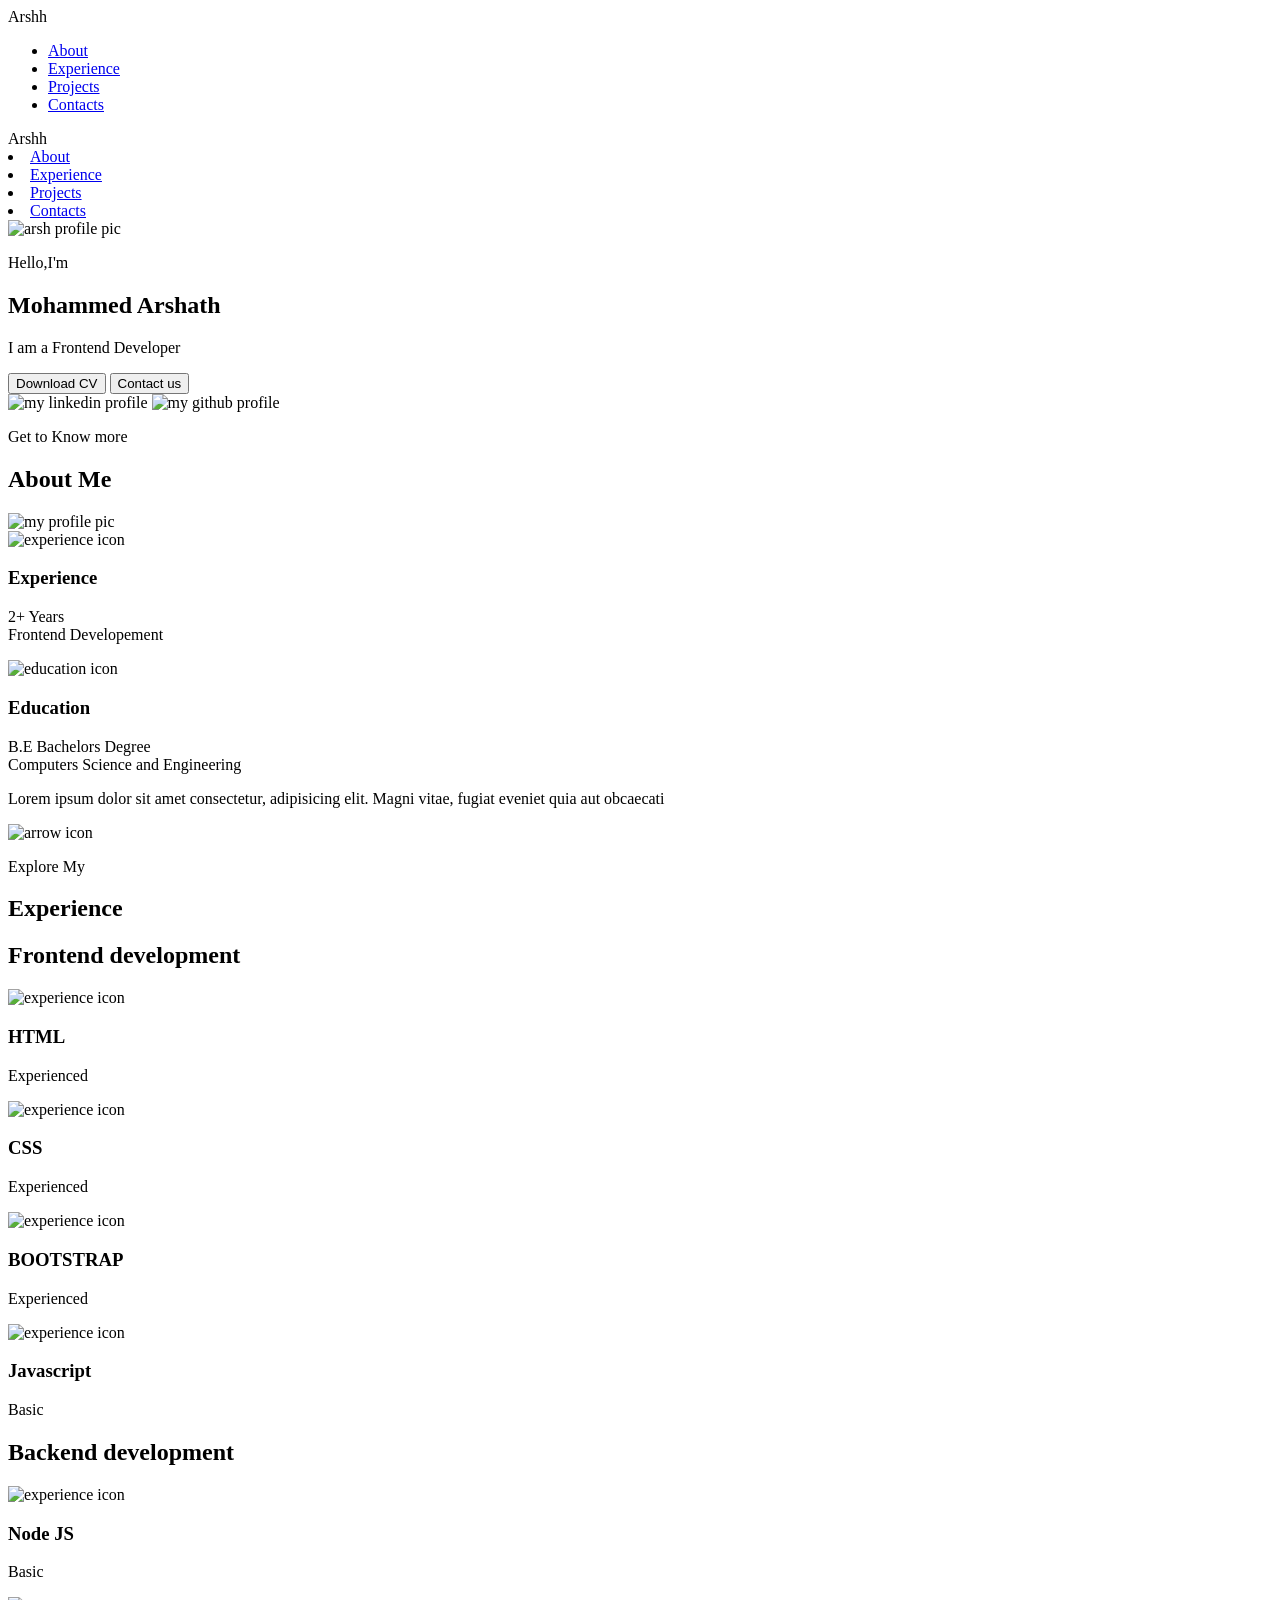
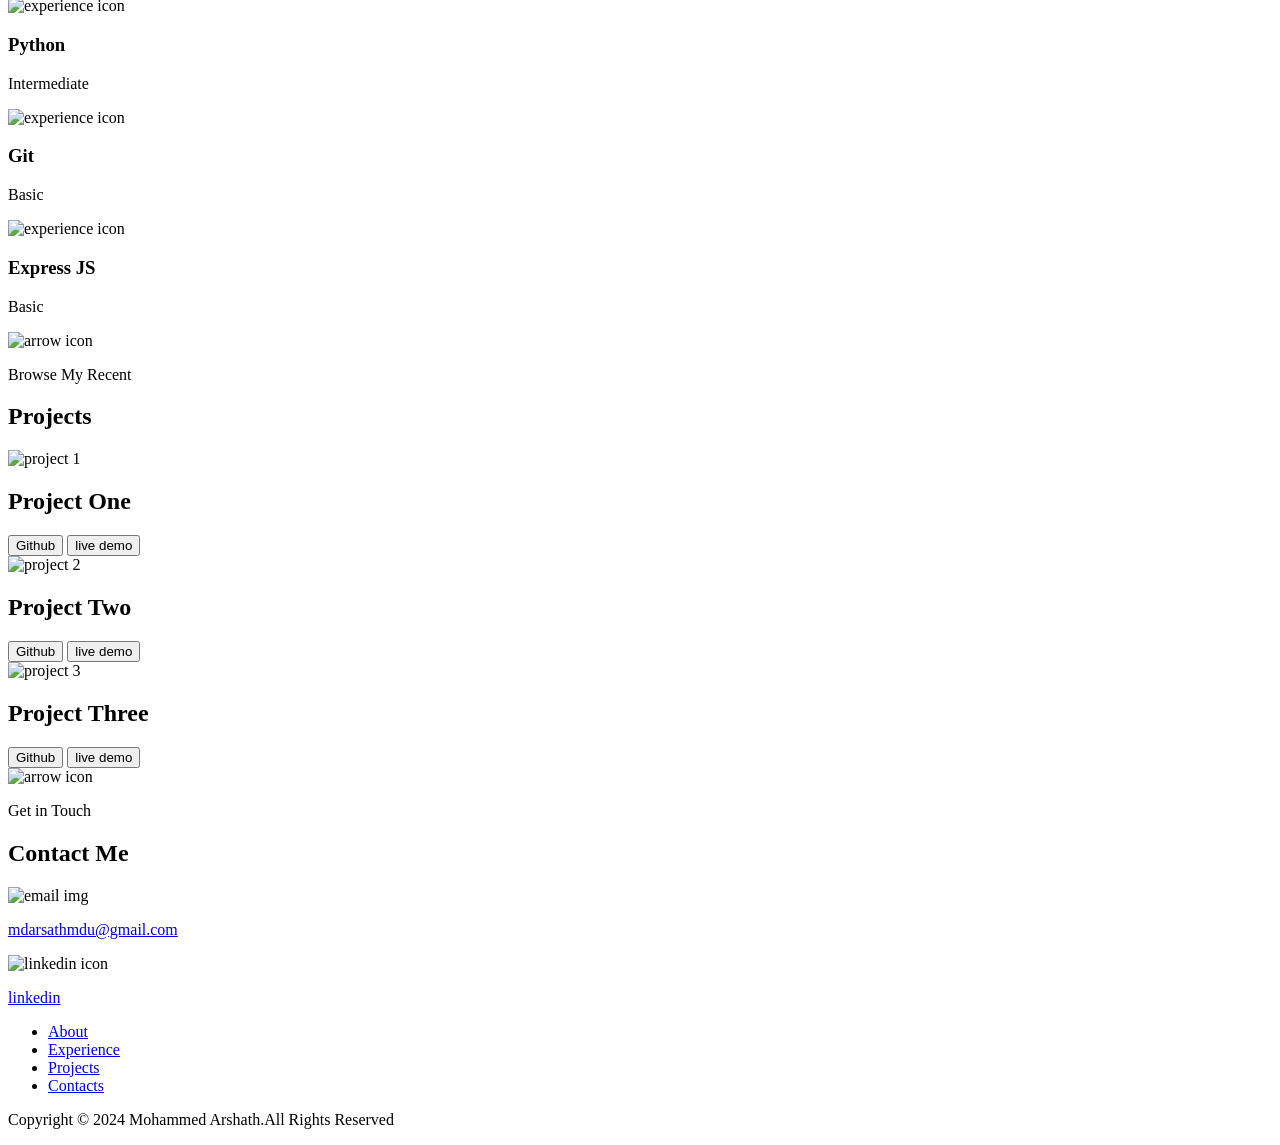
==== index.html @ 6c3f59dd "Add files via upload" ====
<!DOCTYPE html>
<html lang="en">

<head>
    <meta charset="UTF-8">
    <meta name="viewport" content="width=device-width, initial-scale=1.0">
    <title>My Portfolio</title>
    <link rel="stylesheet" href="index.css">
    <link rel="stylesheet" href="style.css">
</head>

<body>
    <nav id="desktop-nav">
        <div class="logo">Arshh</div>
        <div>
            <ul class="nav-links">
                <li><a href="#about">About</a></li>
                <li><a href="#experience">Experience</a></li>
                <li><a href="#projects">Projects</a></li>
                <li><a href="#contacts">Contacts</a></li>
            </ul>
        </div>
    </nav>
    <nav id="hamburger-nav">
        <div class="logo">Arshh</div>
        <div class="hamburger-menu">
            <div class="hamburger-icon" onclick="toggleMenu()">
                <span></span>
                <span></span>
                <span></span>
            </div>
            <div class="menu-links">
                <li><a href="#about" onclick="toggleMenu()">About</a></li>
                <li><a href="#experience" onclick="toggleMenu()">Experience</a></li>
                <li><a href="#projects" onclick="toggleMenu()">Projects</a></li>
                <li><a href="#contacts" onclick="toggleMenu()">Contacts</a></li>
            </div>
        </div>
    </nav>
    <section id="profile">
        <div class="section_pic_container">
            <img src="./WhatsApp Image 2024-06-26 at 1.35.03 AM.png" alt="arsh profile pic" />
        </div>
        <div class="section_text">
            <p class="section_p1">Hello,I'm </p>
            <h1 class="title">Mohammed Arshath</h1>
            <p class="section_p2">I am a Frontend Developer</p>
            <div class="button-container">
                <button class="btn btn-color-2" onclick="window.open('./resume_1.pdf')">Download CV</button>
                <button class="btn btn-color-1" onclick="location.href='./#contact'">Contact us</button>
            </div>
            <div id="socials-container">
                <img src="linkedin.png" alt="my linkedin profile" class="icon" onclick="location.href='https://linkedin.com/'">
                <img src="github.webp" alt="my github profile" class="icon" onclick="location.href='https://github.com/'">
            </div>
        </div>
        </div>
    </section>
    <section id="about">
        <p class="section_p1">Get to Know more</p>
        <h1 class="title">About Me </h1>
        <div class="section-container">
            <div class="section_pic_container">
                <img src="./WhatsApp Image 2024-06-26 at 1.35.03 AM.png" alt="my profile pic" class="about-pic">
            </div>
            <div class="about-details-cotainer">
                <div class="about-containers">
                    <div class="details-container">
                        <img src="./experience.png" alt="experience icon" class="icon">
                        <h3>Experience</h3>
                        <p>2+ Years<br/>Frontend Developement</p>
                    </div>
                    <div class="details-container">
                        <img src="./education.png" alt="education icon" class="icon">
                        <h3>Education</h3>
                        <p>B.E Bachelors Degree<br/>Computers Science and Engineering</p>
                    </div>
                </div>
                <div class="text-container">
                    <p>Lorem ipsum dolor sit amet consectetur, adipisicing elit. Magni vitae, fugiat eveniet quia aut obcaecati</p>
                </div>
            </div>
        </div>
        <img src="./arrow.png" alt="arrow icon" class="icon arrow" onclick="location.href='#experience'" />

    </section>
    <section id="experience">
        <p class="section_p1">Explore My</p>
        <h1 class="title">Experience</h1>
        <div class="experience-details-container">
            <div class="about-containers">
                <div class="details-container">
                    <h2 class="experience-sub-title">Frontend development</h2>
                    <div class="article-container">
                        <article>
                            <img src="./checkmark.png" alt="experience icon" class="icon">
                            <div>
                                <h3>HTML</h3>
                                <p>Experienced</p>
                            </div>
                        </article>
                        <article>
                            <img src="./checkmark.png" alt="experience icon" class="icon">
                            <div>
                                <h3>CSS</h3>
                                <p>Experienced</p>
                            </div>
                        </article>
                        <article>
                            <img src="./checkmark.png" alt="experience icon" class="icon">
                            <div>
                                <h3>BOOTSTRAP</h3>
                                <p>Experienced</p>
                            </div>
                        </article>
                        <article>
                            <img src="./checkmark.png" alt="experience icon" class="icon">
                            <div>
                                <h3>Javascript</h3>
                                <p>Basic</p>
                            </div>
                        </article>
                    </div>
                </div>
                <div class="details-container">
                    <h2 class="experience-sub-title">Backend development</h2>
                    <div class="article-container">
                        <article>
                            <img src="./checkmark.png" alt="experience icon" class="icon">
                            <div>
                                <h3>Node JS</h3>
                                <p>Basic</p>
                            </div>
                        </article>
                        <article>
                            <img src="./checkmark.png" alt="experience icon" class="icon">
                            <div>
                                <h3>Python</h3>
                                <p>Intermediate</p>
                            </div>
                        </article>
                        <article>
                            <img src="./checkmark.png" alt="experience icon" class="icon">
                            <div>
                                <h3>Git</h3>
                                <p>Basic</p>
                            </div>
                        </article>
                        <article>
                            <img src="./checkmark.png" alt="experience icon" class="icon">
                            <div>
                                <h3>Express JS</h3>
                                <p>Basic</p>
                            </div>
                        </article>
                    </div>

                </div>
            </div>
            <img src="./arrow.png" alt="arrow icon" class="icon arrow" onclick="location.href='#projects'" />
    </section>
    <section id="projects">
        <p class="section_p1">Browse My Recent</p>
        <h1 class="title">Projects</h1>
        <div class="experience-details-container">
            <div class="about-containers">
                <div class="details-container color-container">
                    <div class="article-container">
                        <img src="./project-1.png" alt="project 1" class="project-img">
                    </div>
                    <h2 class="experience-sub-title project-title">Project One</h2>
                    <div class="btn-container">
                        <button class="btn btn-color-2 project-btn" onclick="location.href='https://github.com'">
                     Github
                    </button>
                        <button class="btn btn-color-2 project-btn" onclick="location.href='https://github.com'">
                        live demo
                       </button>

                    </div>

                </div>
                <div class="details-container color-container">
                    <div class="article-container">
                        <img src="./project-2.png" alt="project 2" class="project-img">
                    </div>
                    <h2 class="experience-sub-title project-title">Project Two</h2>
                    <div class="btn-container">
                        <button class="btn btn-color-2 project-btn" onclick="location.href='https://github.com'">
                     Github
                    </button>
                        <button class="btn btn-color-2 project-btn" onclick="location.href='https://github.com'">
                        live demo
                       </button>

                    </div>

                </div>
                <div class="details-container color-container">
                    <div class="article-container">
                        <img src="./project-3.png" alt="project 3" class="project-img">
                    </div>
                    <h2 class="experience-sub-title project-title">Project Three</h2>
                    <div class="btn-container">
                        <button class="btn btn-color-2 project-btn" onclick="location.href='https://github.com'">
                     Github
                    </button>
                        <button class="btn btn-color-2 project-btn" onclick="location.href='https://github.com'">
                        live demo
                       </button>

                    </div>

                </div>
            </div>
        </div>
        <img src="./arrow.png" alt="arrow icon" class="icon arrow" onclick="location.href='#projects'" />

    </section>
    <section id="contacts">
        <p class="section_p1">Get in Touch</p>
        <h1 class="title">Contact Me</h1>
        <div class="contact-info-upper-container">
            <div class="contact-info-container">
                <img src="./email.png" alt="email img" class="icon contact-icon email-icon" />
                <p><a href="mailto:mdarsathmdu@gmail.com">mdarsathmdu@gmail.com</a></p>
            </div>
            <div class="contact-info-container">
                <img src="./linkedin.png" alt="linkedin icon" class="icon contact-icon" />
                <p><a href="https://linkedin.com/">linkedin</a></p>
            </div>
        </div>
    </section>
    <footer>
        <nav>
            <div class="nav-links-container">
                <ul class="nav-links">
                    <li><a href="#about">About</a></li>
                    <li><a href="#experience">Experience</a></li>
                    <li><a href="#projects">Projects</a></li>
                    <li><a href="#contacts">Contacts</a></li>
                </ul>
            </div>
        </nav>
        <p>Copyright &#169; 2024 Mohammed Arshath.All Rights Reserved</p>
    </footer>
    <script src=" script.js "></script>

</body>

</html>
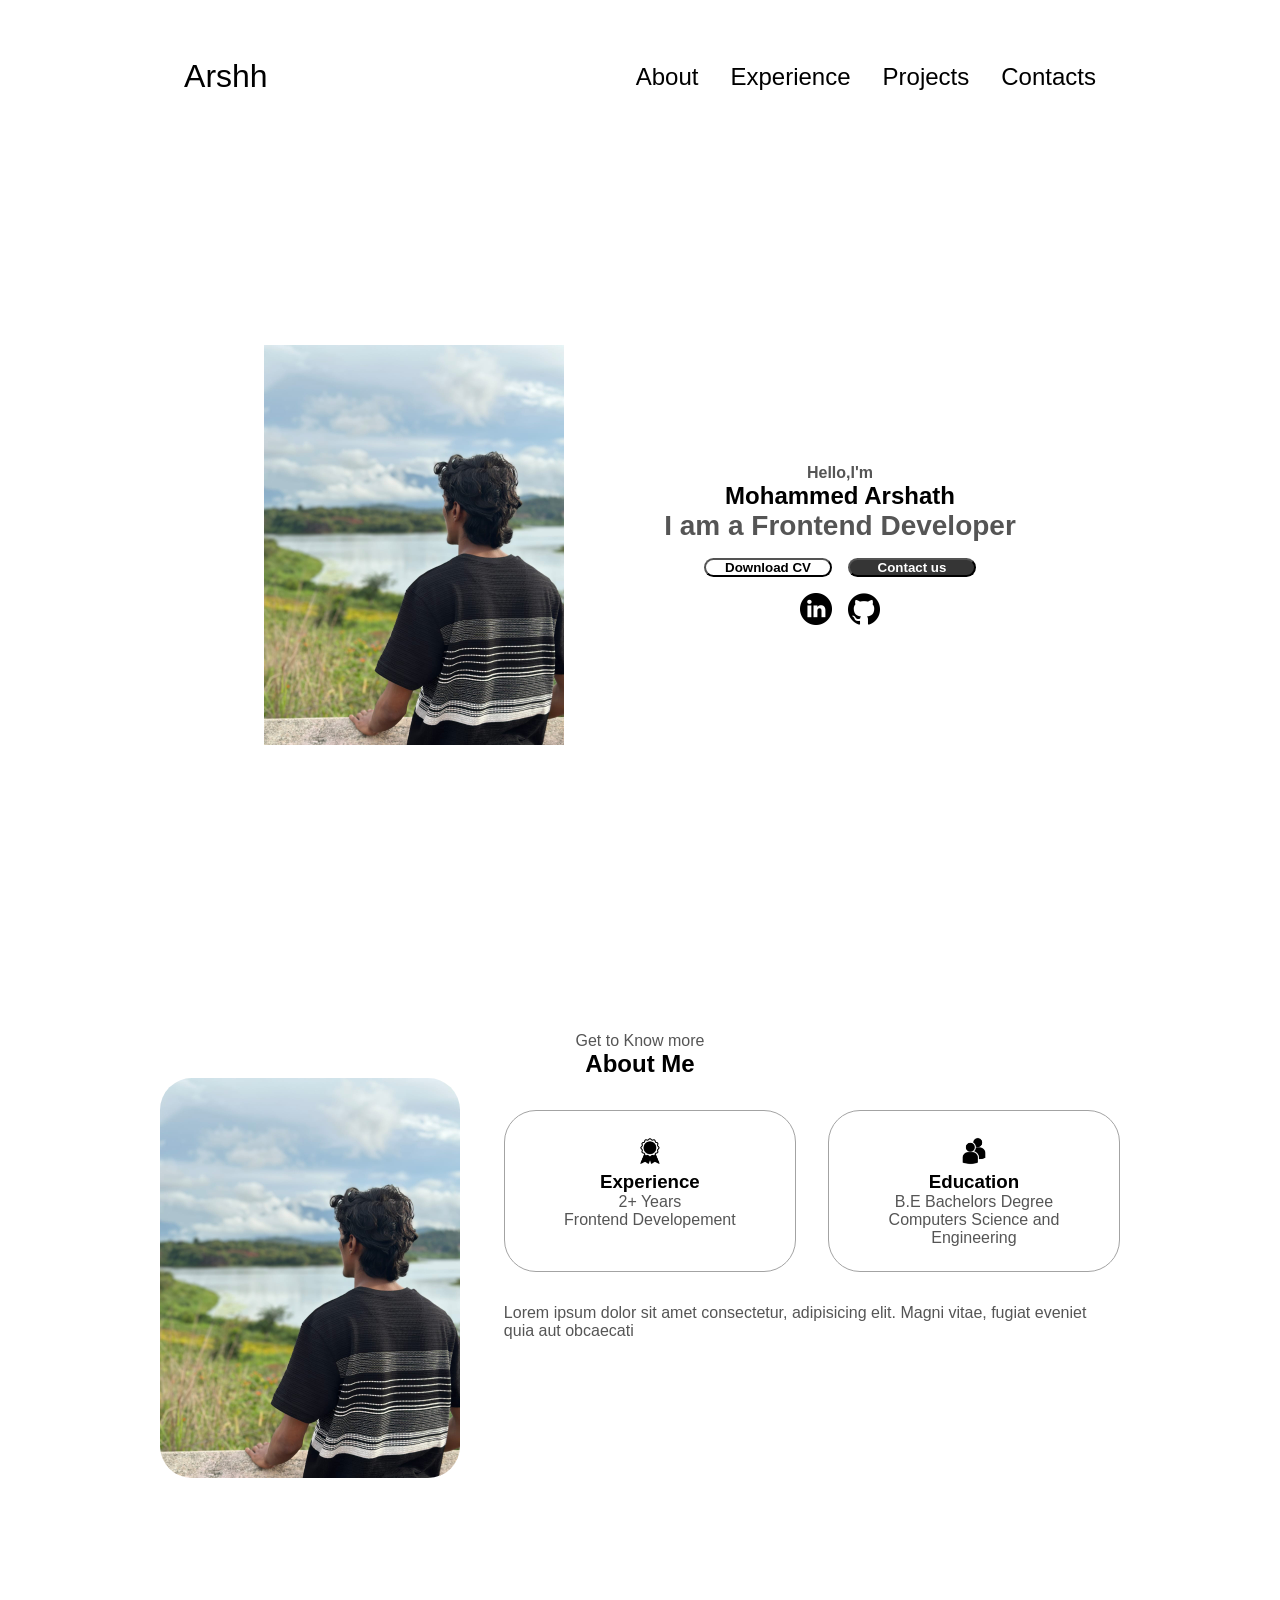
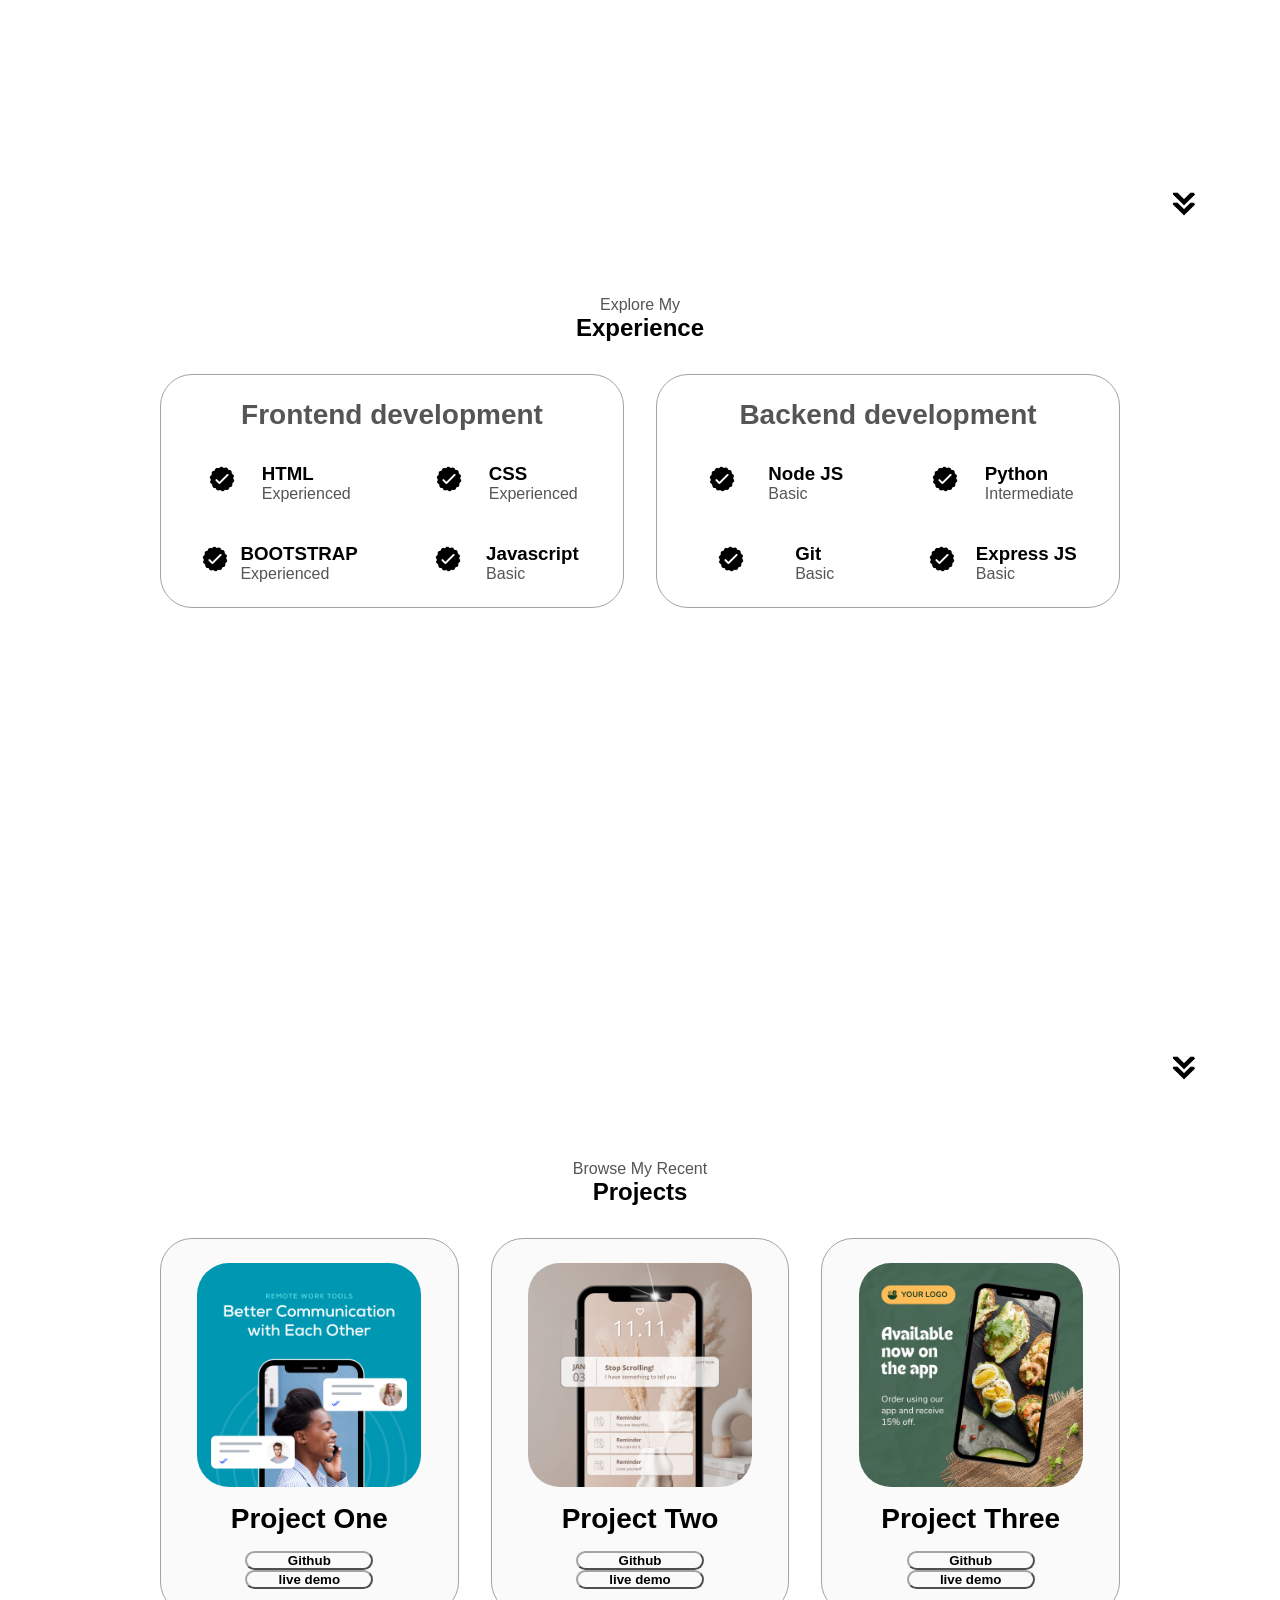
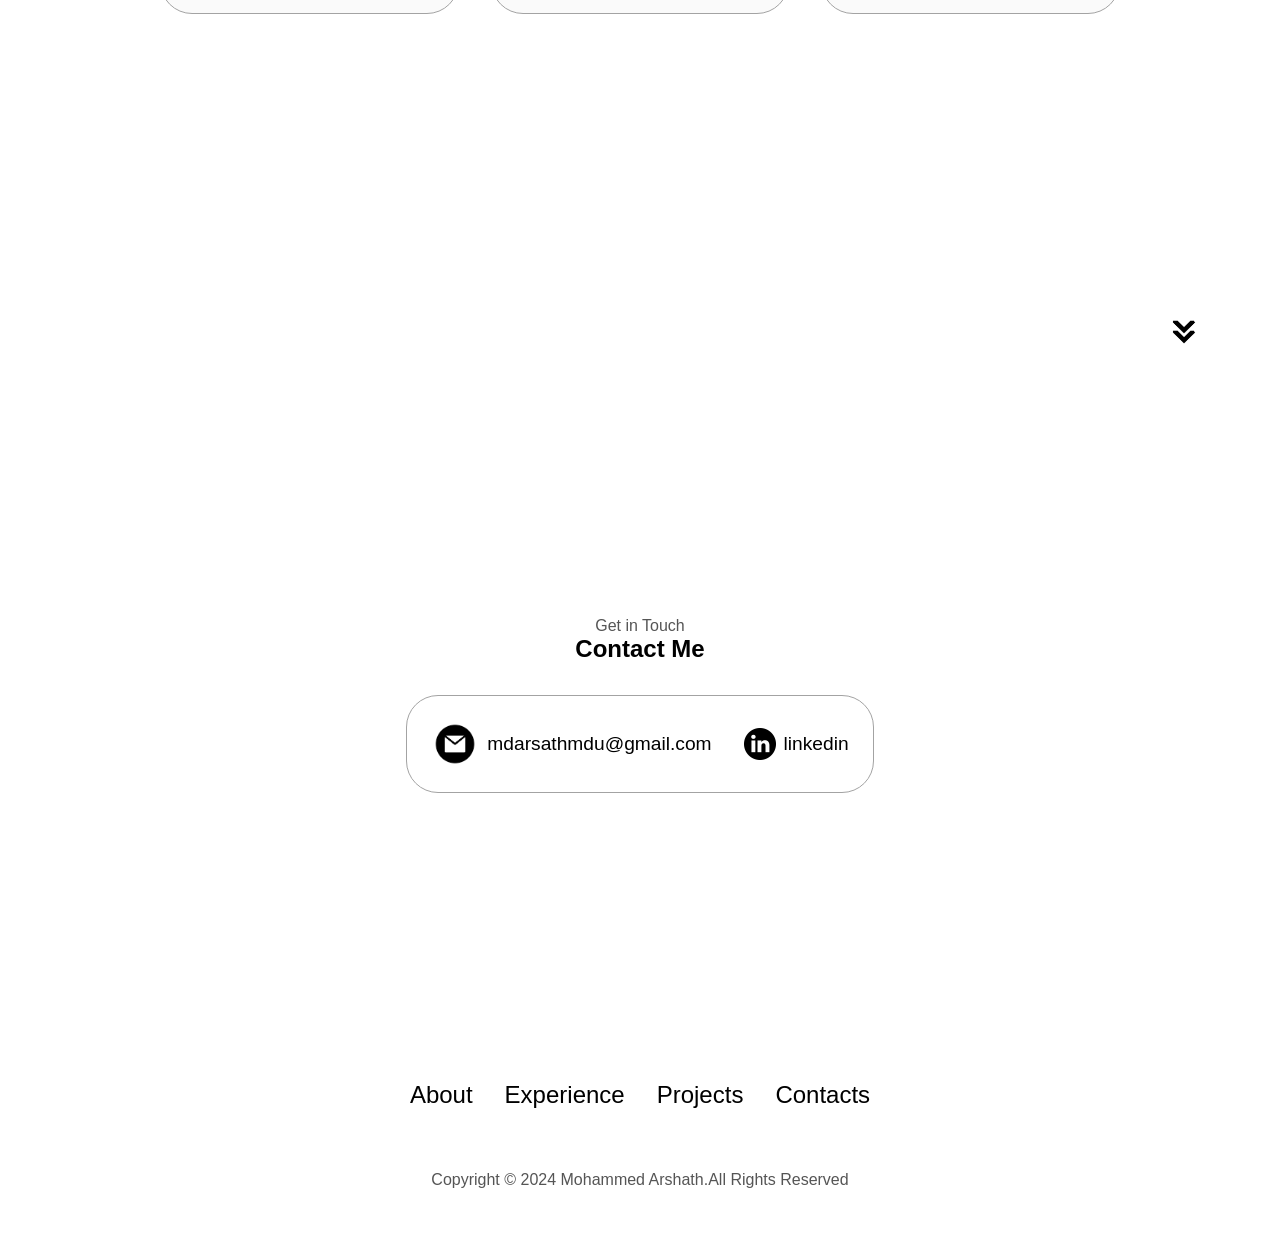
==== commit c9c07708: "first commit" ====
--- a/index.html
+++ b/index.html
@@ -1,251 +1,250 @@
-<!DOCTYPE html>
-<html lang="en">
-
-<head>
-    <meta charset="UTF-8">
-    <meta name="viewport" content="width=device-width, initial-scale=1.0">
-    <title>My Portfolio</title>
-    <link rel="stylesheet" href="index.css">
-    <link rel="stylesheet" href="style.css">
-</head>
-
-<body>
-    <nav id="desktop-nav">
-        <div class="logo">Arshh</div>
-        <div>
-            <ul class="nav-links">
-                <li><a href="#about">About</a></li>
-                <li><a href="#experience">Experience</a></li>
-                <li><a href="#projects">Projects</a></li>
-                <li><a href="#contacts">Contacts</a></li>
-            </ul>
-        </div>
-    </nav>
-    <nav id="hamburger-nav">
-        <div class="logo">Arshh</div>
-        <div class="hamburger-menu">
-            <div class="hamburger-icon" onclick="toggleMenu()">
-                <span></span>
-                <span></span>
-                <span></span>
-            </div>
-            <div class="menu-links">
-                <li><a href="#about" onclick="toggleMenu()">About</a></li>
-                <li><a href="#experience" onclick="toggleMenu()">Experience</a></li>
-                <li><a href="#projects" onclick="toggleMenu()">Projects</a></li>
-                <li><a href="#contacts" onclick="toggleMenu()">Contacts</a></li>
-            </div>
-        </div>
-    </nav>
-    <section id="profile">
-        <div class="section_pic_container">
-            <img src="./WhatsApp Image 2024-06-26 at 1.35.03 AM.png" alt="arsh profile pic" />
-        </div>
-        <div class="section_text">
-            <p class="section_p1">Hello,I'm </p>
-            <h1 class="title">Mohammed Arshath</h1>
-            <p class="section_p2">I am a Frontend Developer</p>
-            <div class="button-container">
-                <button class="btn btn-color-2" onclick="window.open('./resume_1.pdf')">Download CV</button>
-                <button class="btn btn-color-1" onclick="location.href='./#contact'">Contact us</button>
-            </div>
-            <div id="socials-container">
-                <img src="linkedin.png" alt="my linkedin profile" class="icon" onclick="location.href='https://linkedin.com/'">
-                <img src="github.webp" alt="my github profile" class="icon" onclick="location.href='https://github.com/'">
-            </div>
-        </div>
-        </div>
-    </section>
-    <section id="about">
-        <p class="section_p1">Get to Know more</p>
-        <h1 class="title">About Me </h1>
-        <div class="section-container">
-            <div class="section_pic_container">
-                <img src="./WhatsApp Image 2024-06-26 at 1.35.03 AM.png" alt="my profile pic" class="about-pic">
-            </div>
-            <div class="about-details-cotainer">
-                <div class="about-containers">
-                    <div class="details-container">
-                        <img src="./experience.png" alt="experience icon" class="icon">
-                        <h3>Experience</h3>
-                        <p>2+ Years<br/>Frontend Developement</p>
-                    </div>
-                    <div class="details-container">
-                        <img src="./education.png" alt="education icon" class="icon">
-                        <h3>Education</h3>
-                        <p>B.E Bachelors Degree<br/>Computers Science and Engineering</p>
-                    </div>
-                </div>
-                <div class="text-container">
-                    <p>Lorem ipsum dolor sit amet consectetur, adipisicing elit. Magni vitae, fugiat eveniet quia aut obcaecati</p>
-                </div>
-            </div>
-        </div>
-        <img src="./arrow.png" alt="arrow icon" class="icon arrow" onclick="location.href='#experience'" />
-
-    </section>
-    <section id="experience">
-        <p class="section_p1">Explore My</p>
-        <h1 class="title">Experience</h1>
-        <div class="experience-details-container">
-            <div class="about-containers">
-                <div class="details-container">
-                    <h2 class="experience-sub-title">Frontend development</h2>
-                    <div class="article-container">
-                        <article>
-                            <img src="./checkmark.png" alt="experience icon" class="icon">
-                            <div>
-                                <h3>HTML</h3>
-                                <p>Experienced</p>
-                            </div>
-                        </article>
-                        <article>
-                            <img src="./checkmark.png" alt="experience icon" class="icon">
-                            <div>
-                                <h3>CSS</h3>
-                                <p>Experienced</p>
-                            </div>
-                        </article>
-                        <article>
-                            <img src="./checkmark.png" alt="experience icon" class="icon">
-                            <div>
-                                <h3>BOOTSTRAP</h3>
-                                <p>Experienced</p>
-                            </div>
-                        </article>
-                        <article>
-                            <img src="./checkmark.png" alt="experience icon" class="icon">
-                            <div>
-                                <h3>Javascript</h3>
-                                <p>Basic</p>
-                            </div>
-                        </article>
-                    </div>
-                </div>
-                <div class="details-container">
-                    <h2 class="experience-sub-title">Backend development</h2>
-                    <div class="article-container">
-                        <article>
-                            <img src="./checkmark.png" alt="experience icon" class="icon">
-                            <div>
-                                <h3>Node JS</h3>
-                                <p>Basic</p>
-                            </div>
-                        </article>
-                        <article>
-                            <img src="./checkmark.png" alt="experience icon" class="icon">
-                            <div>
-                                <h3>Python</h3>
-                                <p>Intermediate</p>
-                            </div>
-                        </article>
-                        <article>
-                            <img src="./checkmark.png" alt="experience icon" class="icon">
-                            <div>
-                                <h3>Git</h3>
-                                <p>Basic</p>
-                            </div>
-                        </article>
-                        <article>
-                            <img src="./checkmark.png" alt="experience icon" class="icon">
-                            <div>
-                                <h3>Express JS</h3>
-                                <p>Basic</p>
-                            </div>
-                        </article>
-                    </div>
-
-                </div>
-            </div>
-            <img src="./arrow.png" alt="arrow icon" class="icon arrow" onclick="location.href='#projects'" />
-    </section>
-    <section id="projects">
-        <p class="section_p1">Browse My Recent</p>
-        <h1 class="title">Projects</h1>
-        <div class="experience-details-container">
-            <div class="about-containers">
-                <div class="details-container color-container">
-                    <div class="article-container">
-                        <img src="./project-1.png" alt="project 1" class="project-img">
-                    </div>
-                    <h2 class="experience-sub-title project-title">Project One</h2>
-                    <div class="btn-container">
-                        <button class="btn btn-color-2 project-btn" onclick="location.href='https://github.com'">
-                     Github
-                    </button>
-                        <button class="btn btn-color-2 project-btn" onclick="location.href='https://github.com'">
-                        live demo
-                       </button>
-
-                    </div>
-
-                </div>
-                <div class="details-container color-container">
-                    <div class="article-container">
-                        <img src="./project-2.png" alt="project 2" class="project-img">
-                    </div>
-                    <h2 class="experience-sub-title project-title">Project Two</h2>
-                    <div class="btn-container">
-                        <button class="btn btn-color-2 project-btn" onclick="location.href='https://github.com'">
-                     Github
-                    </button>
-                        <button class="btn btn-color-2 project-btn" onclick="location.href='https://github.com'">
-                        live demo
-                       </button>
-
-                    </div>
-
-                </div>
-                <div class="details-container color-container">
-                    <div class="article-container">
-                        <img src="./project-3.png" alt="project 3" class="project-img">
-                    </div>
-                    <h2 class="experience-sub-title project-title">Project Three</h2>
-                    <div class="btn-container">
-                        <button class="btn btn-color-2 project-btn" onclick="location.href='https://github.com'">
-                     Github
-                    </button>
-                        <button class="btn btn-color-2 project-btn" onclick="location.href='https://github.com'">
-                        live demo
-                       </button>
-
-                    </div>
-
-                </div>
-            </div>
-        </div>
-        <img src="./arrow.png" alt="arrow icon" class="icon arrow" onclick="location.href='#projects'" />
-
-    </section>
-    <section id="contacts">
-        <p class="section_p1">Get in Touch</p>
-        <h1 class="title">Contact Me</h1>
-        <div class="contact-info-upper-container">
-            <div class="contact-info-container">
-                <img src="./email.png" alt="email img" class="icon contact-icon email-icon" />
-                <p><a href="mailto:mdarsathmdu@gmail.com">mdarsathmdu@gmail.com</a></p>
-            </div>
-            <div class="contact-info-container">
-                <img src="./linkedin.png" alt="linkedin icon" class="icon contact-icon" />
-                <p><a href="https://linkedin.com/">linkedin</a></p>
-            </div>
-        </div>
-    </section>
-    <footer>
-        <nav>
-            <div class="nav-links-container">
-                <ul class="nav-links">
-                    <li><a href="#about">About</a></li>
-                    <li><a href="#experience">Experience</a></li>
-                    <li><a href="#projects">Projects</a></li>
-                    <li><a href="#contacts">Contacts</a></li>
-                </ul>
-            </div>
-        </nav>
-        <p>Copyright &#169; 2024 Mohammed Arshath.All Rights Reserved</p>
-    </footer>
-    <script src=" script.js "></script>
-
-</body>
-
+<!DOCTYPE html>
+<html lang="en">
+
+<head>
+    <meta charset="UTF-8">
+    <meta name="viewport" content="width=device-width, initial-scale=1.0">
+    <title>My Portfolio</title>
+    <link rel="stylesheet" href="style.css">
+    <link rel="stylesheet" href="mediaqueries.css">
+</head>
+
+<body>
+    <nav id="desktop-nav">
+        <div class="logo">Arshh</div>
+        <div>
+            <ul class="nav-links">
+                <li><a href="#about">About</a></li>
+                <li><a href="#experience">Experience</a></li>
+                <li><a href="#projects">Projects</a></li>
+                <li><a href="#contacts">Contacts</a></li>
+            </ul>
+        </div>
+    </nav>
+    <nav id="hamburger-nav">
+        <div class="logo">Arshh</div>
+        <div class="hamburger-menu">
+            <div class="hamburger-icon" onclick="toggleMenu()">
+                <span></span>
+                <span></span>
+                <span></span>
+            </div>
+            <div class="menu-links">
+                <li><a href="#about" onclick="toggleMenu()">About</a></li>
+                <li><a href="#experience" onclick="toggleMenu()">Experience</a></li>
+                <li><a href="#projects" onclick="toggleMenu()">Projects</a></li>
+                <li><a href="#contacts" onclick="toggleMenu()">Contacts</a></li>
+            </div>
+        </div>
+    </nav>
+    <section id="profile">
+        <div class="section_pic_container">
+            <img src="./WhatsApp Image 2024-06-26 at 1.35.03 AM.jpeg" alt="arsh profile pic" />
+        </div>
+        <div class="section_text">
+            <p class="section_p1">Hello,I'm </p>
+            <h1 class="title">Mohammed Arshath</h1>
+            <p class="section_p2">I am a Frontend Developer</p>
+            <div class="button-container">
+                <button class="btn btn-color-2" onclick="window.open('./Arsh_resume2.pdf')">Download CV</button>
+                <button class="btn btn-color-1" onclick="location.href='./#contact'">Contact us</button>
+            </div>
+            <div id="socials-container">
+                <img src="linkedin.png" alt="my linkedin profile" class="icon" onclick="location.href='https://linkedin.com/'">
+                <img src="github.png" alt="my github profile" class="icon" onclick="location.href='https://github.com/'">
+            </div>
+        </div>
+        </div>
+    </section>
+    <section id="about">
+        <p class="section_p1">Get to Know more</p>
+        <h1 class="title">About Me </h1>
+        <div class="section-container">
+            <div class="section_pic_container">
+                <img src="./WhatsApp Image 2024-06-26 at 1.35.03 AM.jpeg" alt="my profile pic" class="about-pic">
+            </div>
+            <div class="about-details-cotainer">
+                <div class="about-containers">
+                    <div class="details-container">
+                        <img src="./experience.png" alt="experience icon" class="icon">
+                        <h3>Experience</h3>
+                        <p>2+ Years<br/>Frontend Developement</p>
+                    </div>
+                    <div class="details-container">
+                        <img src="./education.png" alt="education icon" class="icon">
+                        <h3>Education</h3>
+                        <p>B.E Bachelors Degree<br/>Computers Science and Engineering</p>
+                    </div>
+                </div>
+                <div class="text-container">
+                    <p>Lorem ipsum dolor sit amet consectetur, adipisicing elit. Magni vitae, fugiat eveniet quia aut obcaecati</p>
+                </div>
+            </div>
+        </div>
+        <img src="./arrow.png" alt="arrow icon" class="icon arrow" onclick="location.href='#experience'" />
+    </section>
+    <section id="experience">
+        <p class="section_p1">Explore My</p>
+        <h1 class="title">Experience</h1>
+        <div class="experience-details-container">
+            <div class="about-containers">
+                <div class="details-container">
+                    <h2 class="experience-sub-title">Frontend development</h2>
+                    <div class="article-container">
+                        <article>
+                            <img src="./checkmark.png" alt="experience icon" class="icon">
+                            <div>
+                                <h3>HTML</h3>
+                                <p>Experienced</p>
+                            </div>
+                        </article>
+                        <article>
+                            <img src="./checkmark.png" alt="experience icon" class="icon">
+                            <div>
+                                <h3>CSS</h3>
+                                <p>Experienced</p>
+                            </div>
+                        </article>
+                        <article>
+                            <img src="./checkmark.png" alt="experience icon" class="icon">
+                            <div>
+                                <h3>BOOTSTRAP</h3>
+                                <p>Experienced</p>
+                            </div>
+                        </article>
+                        <article>
+                            <img src="./checkmark.png" alt="experience icon" class="icon">
+                            <div>
+                                <h3>Javascript</h3>
+                                <p>Basic</p>
+                            </div>
+                        </article>
+                    </div>
+                </div>
+                <div class="details-container">
+                    <h2 class="experience-sub-title">Backend development</h2>
+                    <div class="article-container">
+                        <article>
+                            <img src="./checkmark.png" alt="experience icon" class="icon">
+                            <div>
+                                <h3>Node JS</h3>
+                                <p>Basic</p>
+                            </div>
+                        </article>
+                        <article>
+                            <img src="./checkmark.png" alt="experience icon" class="icon">
+                            <div>
+                                <h3>Python</h3>
+                                <p>Intermediate</p>
+                            </div>
+                        </article>
+                        <article>
+                            <img src="./checkmark.png" alt="experience icon" class="icon">
+                            <div>
+                                <h3>Git</h3>
+                                <p>Basic</p>
+                            </div>
+                        </article>
+                        <article>
+                            <img src="./checkmark.png" alt="experience icon" class="icon">
+                            <div>
+                                <h3>Express JS</h3>
+                                <p>Basic</p>
+                            </div>
+                        </article>
+                    </div>
+
+                </div>
+            </div>
+            <img src="./arrow.png" alt="arrow icon" class="icon arrow" onclick="location.href='#projects'" />
+    </section>
+    <section id="projects">
+        <p class="section_p1">Browse My Recent</p>
+        <h1 class="title">Projects</h1>
+        <div class="experience-details-container">
+            <div class="about-containers">
+                <div class="details-container color-container">
+                    <div class="article-container">
+                        <img src="./project-1.png" alt="project 1" class="project-img">
+                    </div>
+                    <h2 class="experience-sub-title project-title">Project One</h2>
+                    <div class="btn-container">
+                        <button class="btn btn-color-2 project-btn" onclick="location.href='https://github.com'">
+                     Github
+                    </button>
+                        <button class="btn btn-color-2 project-btn" onclick="location.href='https://github.com'">
+                        live demo
+                       </button>
+
+                    </div>
+
+                </div>
+                <div class="details-container color-container">
+                    <div class="article-container">
+                        <img src="./project-2.png" alt="project 2" class="project-img">
+                    </div>
+                    <h2 class="experience-sub-title project-title">Project Two</h2>
+                    <div class="btn-container">
+                        <button class="btn btn-color-2 project-btn" onclick="location.href='https://github.com'">
+                     Github
+                    </button>
+                        <button class="btn btn-color-2 project-btn" onclick="location.href='https://github.com'">
+                        live demo
+                       </button>
+
+                    </div>
+
+                </div>
+                <div class="details-container color-container">
+                    <div class="article-container">
+                        <img src="./project-3.png" alt="project 3" class="project-img">
+                    </div>
+                    <h2 class="experience-sub-title project-title">Project Three</h2>
+                    <div class="btn-container">
+                        <button class="btn btn-color-2 project-btn" onclick="location.href='https://github.com'">
+                     Github
+                    </button>
+                        <button class="btn btn-color-2 project-btn" onclick="location.href='https://github.com'">
+                        live demo
+                       </button>
+
+                    </div>
+
+                </div>
+            </div>
+        </div>
+        <img src="./arrow.png" alt="arrow icon" class="icon arrow" onclick="location.href='#contacts'" />
+
+    </section>
+    <section id="contacts">
+        <p class="section_p1">Get in Touch</p>
+        <h1 class="title">Contact Me</h1>
+        <div class="contact-info-upper-container">
+            <div class="contact-info-container">
+                <img src="./email.png" alt="email img" class="icon contact-icon email-icon" />
+                <p><a href="mailto:mdarsathmdu@gmail.com">mdarsathmdu@gmail.com</a></p>
+            </div>
+            <div class="contact-info-container">
+                <img src="./linkedin.png" alt="linkedin icon" class="icon contact-icon" />
+                <p><a href="https://linkedin.com/">linkedin</a></p>
+            </div>
+        </div>
+    </section>
+    <footer>
+        <nav>
+            <div class="nav-links-container">
+                <ul class="nav-links">
+                    <li><a href="#about">About</a></li>
+                    <li><a href="#experience">Experience</a></li>
+                    <li><a href="#projects">Projects</a></li>
+                    <li><a href="#contacts">Contacts</a></li>
+                </ul>
+            </div>
+        </nav>
+        <p>Copyright &#169; 2024 Mohammed Arshath.All Rights Reserved</p>
+    </footer>
+    <script src=" script.js "></script>
+
+</body>
+
 </html>
--- a/style.css
+++ b/style.css
@@ -0,0 +1,399 @@
+@import url('https://fonts.googleapis.com/css2?family=Poppins:ital,wght@0,100;0,200;0,300;0,400;0,500;0,600;0,700;0,800;0,900;1,100;1,200;1,300;1,400;1,500;1,600;1,700;1,800;1,900&display=swap');
+* {
+    margin: 0;
+    padding: 0;
+}
+
+body {
+    font-family: "Poppins", sans-serif;
+}
+
+html {
+    scroll-behavior: smooth;
+}
+
+p {
+    color: rgb(85, 85, 85);
+}
+
+a,
+.btn {
+    transition: all 300ms ease;
+}
+
+nav,
+.nav-links {
+    display: flex;
+}
+
+nav {
+    align-items: center;
+    justify-content: space-around;
+    height: 17vh;
+}
+
+.nav-links {
+    gap: 2rem;
+    list-style: none;
+    font-size: 1.5rem;
+}
+
+a {
+    color: black;
+    text-decoration: none;
+    text-decoration-color: white;
+}
+
+a:hover {
+    color: gray;
+    text-decoration: underline;
+    text-underline-offset: 0.5rem;
+    text-decoration-color: rgb(181, 181, 181);
+}
+
+.logo {
+    font-size: 2rem;
+}
+
+.logo:hover {
+    cursor: default;
+}
+
+#hamburger-nav {
+    display: none;
+}
+
+.hamburger-menu {
+    display: inline-block;
+    position: relative;
+}
+
+.hamburger-icon {
+    display: flex;
+    justify-content: space-between;
+    flex-direction: column;
+    height: 24px;
+    width: 30px;
+    cursor: pointer;
+}
+
+.hamburger-icon span {
+    width: 100%;
+    height: 2px;
+    background-color: black;
+    transition: all 0.3 ease-in-out;
+}
+
+.menu-links {
+    position: absolute;
+    top: 100%;
+    background-color: white;
+    right: 0;
+    width: fit-content;
+    max-height: 0;
+    overflow: hidden;
+    transition: all 0.3 ease-in-out;
+}
+
+.menu-links a {
+    display: block;
+    color: black;
+    padding: 10px;
+    text-align: center;
+    font-size: 1.5rem;
+    text-decoration: none;
+    transition: all 0.3 ease-in-out;
+}
+
+.menu-links li {
+    list-style: none;
+}
+
+.menu-links.open {
+    max-height: 300px;
+}
+
+.hamburger-icon.open span:first-child {
+    transform: rotate(45deg) translate(10px, 5px);
+}
+
+.hamburger-icon.open span:nth-child(2) {
+    opacity: 0;
+}
+
+.hamburger-icon.open span:last-child {
+    transform: rotate(-45deg) translate(10px, -5px);
+}
+
+.hamburger-icon span:first-child {
+    transform: none;
+}
+
+.hamburger-icon span:first-child {
+    opacity: 1;
+}
+
+.hamburger-icon span:first-child {
+    transform: none;
+}
+
+section {
+    padding-top: 4vh;
+    height: 96vh;
+    margin: 0 10rem;
+    box-sizing: border-box;
+    min-height: fit-content;
+}
+
+.section-container {
+    display: flex;
+}
+
+#profile {
+    display: flex;
+    justify-content: center;
+    gap: 5 rem;
+    height: 80vh;
+}
+
+.section_pic_container {
+    height: 400px;
+    width: 400px;
+    display: flex;
+    margin: auto 0;
+}
+
+.section_text {
+    align-self: center;
+    text-align: center;
+}
+
+.section_text p {
+    font-weight: 600;
+}
+
+.section_p1 {
+    text-align: center;
+}
+
+.section_p2 {
+    font-size: 1.75rem;
+    margin-bottom: 1rem;
+}
+
+.title {
+    font-size: 3 rem;
+    text-align: center;
+}
+
+#socials-container {
+    display: flex;
+    justify-content: center;
+    margin-top: 1rem;
+    gap: 1rem;
+}
+
+.icon {
+    cursor: pointer;
+    height: 2rem;
+}
+
+.button-container {
+    display: flex;
+    justify-content: center;
+    gap: 1rem;
+}
+
+.btn {
+    font-weight: 600;
+    transition: all 300ms ease;
+    width: 8rem;
+    border-radius: 2rem;
+}
+
+.btn-color-1,
+.btn-color-2 {
+    border: rgb(53, 53, 53)0.1 rem solid;
+}
+
+.btn-color-1:hover,
+.btn-color-2:hover {
+    cursor: pointer;
+}
+
+.btn-color-1,
+.btn-color-2:hover {
+    background: rgb(53, 53, 53);
+    color: white;
+}
+
+.btn-color-1:hover {
+    background: rgb(0, 0, 0);
+}
+
+.btn-color-2 {
+    background: none;
+}
+
+.btn-color-2:hover {
+    border: rgb(255, 255, 255) 0.1rem;
+}
+
+.button-container {
+    gap: 1rem;
+}
+
+#about {
+    position: relative;
+}
+
+.about-containers {
+    gap: 2rem;
+    margin-top: 2rem;
+    margin-bottom: 2rem;
+}
+
+.about-details-container {
+    justify-content: center;
+    flex-direction: column;
+}
+
+.about-containers,
+.about-details-container {
+    display: flex;
+}
+
+.about-pic {
+    border-radius: 2rem;
+}
+
+.arrow {
+    position: absolute;
+    right: -5rem;
+    bottom: 2.5rem;
+}
+
+.details-container {
+    padding: 1.5rem;
+    flex: 1;
+    border-radius: 2rem;
+    background: white;
+    border: rgb(53, 53, 53) 0.1rem solid;
+    border-color: rgb(163, 163, 163);
+    text-align: center;
+}
+
+.section_pic_container {
+    height: 400px;
+    width: 400px;
+    margin: auto 0;
+}
+
+#experience {
+    position: relative;
+}
+
+.experience-sub-title {
+    color: rgb(85, 85, 85);
+    font-weight: 600;
+    font-size: 1.75rem;
+    margin-bottom: 2rem;
+}
+
+.experience-details-container {
+    display: flex;
+    justify-content: center;
+    flex-direction: column;
+}
+
+.article-container {
+    flex-wrap: wrap;
+    flex-direction: row;
+    gap: 2.5rem;
+    text-align: initial;
+    justify-content: space-around;
+    display: flex;
+}
+
+article {
+    display: flex;
+    justify-content: space-around;
+    gap: 0.5rem;
+    width: 10rem;
+}
+
+article .icon {
+    cursor: default;
+}
+
+#projects {
+    position: relative;
+}
+
+.color-container {
+    border-color: rgb(163, 163, 163);
+    background: rgb(250, 250, 250);
+}
+
+.project-img {
+    border-radius: 2rem;
+    width: 90%;
+    height: 90%;
+}
+
+.project-title {
+    margin: 1rem;
+    color: black;
+}
+
+.project-btn {
+    color: black;
+    border-color: rgb(163, 163, 163);
+}
+
+#contacts {
+    display: flex;
+    justify-content: center;
+    flex-direction: column;
+    height: 70vh;
+}
+
+.contact-info-upper-container {
+    display: flex;
+    justify-content: center;
+    border-radius: 2rem;
+    border: rgb(53, 53, 53) 0.1rem solid;
+    border-color: rgb(163, 163, 163);
+    background: (250, 250, 250);
+    margin: 2rem auto;
+    padding: 0.5rem;
+}
+
+.contact-info-container {
+    display: flex;
+    align-items: center;
+    justify-content: center;
+    gap: 0.5rem;
+    margin: 1rem;
+}
+
+.contact-info-container p {
+    font-size: larger;
+}
+
+.contact-icon {
+    cursor: default;
+}
+
+.email-icon {
+    height: 3rem;
+}
+
+footer {
+    height: 26vh;
+    margin: 0 1rem;
+}
+
+footer p {
+    text-align: center;
+}
--- a/mediaqueries.css
+++ b/mediaqueries.css
@@ -0,0 +1,99 @@
+@media screen and (max-width:1400px) {
+    #profile {
+        height: 83vh;
+        margin-bottom: 6rem;
+    }
+    .about-containers {
+        flex-wrap: wrap;
+    }
+}
+
+@media screen and (max-width:1200px) {
+    #desktop-nav {
+        display: none;
+    }
+    #hamburger-nav {
+        display: flex;
+    }
+    #experience,
+    .experience-details-container {
+        margin-top: 2rem;
+    }
+    #profile,
+    .section-container {
+        display: block;
+    }
+    .arrow {
+        display: none;
+    }
+    section,
+    .section-container {
+        height: fit-content;
+    }
+    section {
+        margin: 0 5%;
+    }
+    .section_pic_container {
+        height: 275px;
+        width: 275px;
+        margin: 0 auto 2rem;
+    }
+    .about-containers {
+        margin-top: 5%;
+    }
+}
+
+@media screen and (max-width:600px) {
+    #contacts,
+    footer {
+        height: 40vh;
+    }
+    #profile {
+        height: 83vh;
+        margin-bottom: 0;
+    }
+    article {
+        font-size: 1rem;
+    }
+    footer-nav {
+        height: fit-content;
+        margin-bottom: 2rem;
+    }
+    .about-containers,
+    .contact-info-upper-container,
+    .btn-container {
+        flex-wrap: wrap;
+    }
+    .contact-info-container {
+        margin: 0;
+    }
+    .contact-info-container p,
+    .nav-links li a {
+        font-size: 1rem;
+    }
+    .experience-sub-title {
+        font-size: 1.25rem;
+    }
+    .logo {
+        font-size: 1.5rem;
+    }
+    .nav-links {
+        flex-direction: column;
+        gap: 0.5rem;
+        text-align: center;
+    }
+    .section_pic_container {
+        width: auto;
+        height: 46vw;
+        justify-content: center;
+    }
+    .section_p2 {
+        font-size: 1.25rem;
+    }
+    .title {
+        font-size: 2rem;
+    }
+    .text-container {
+        text-align: justify;
+    }
+}
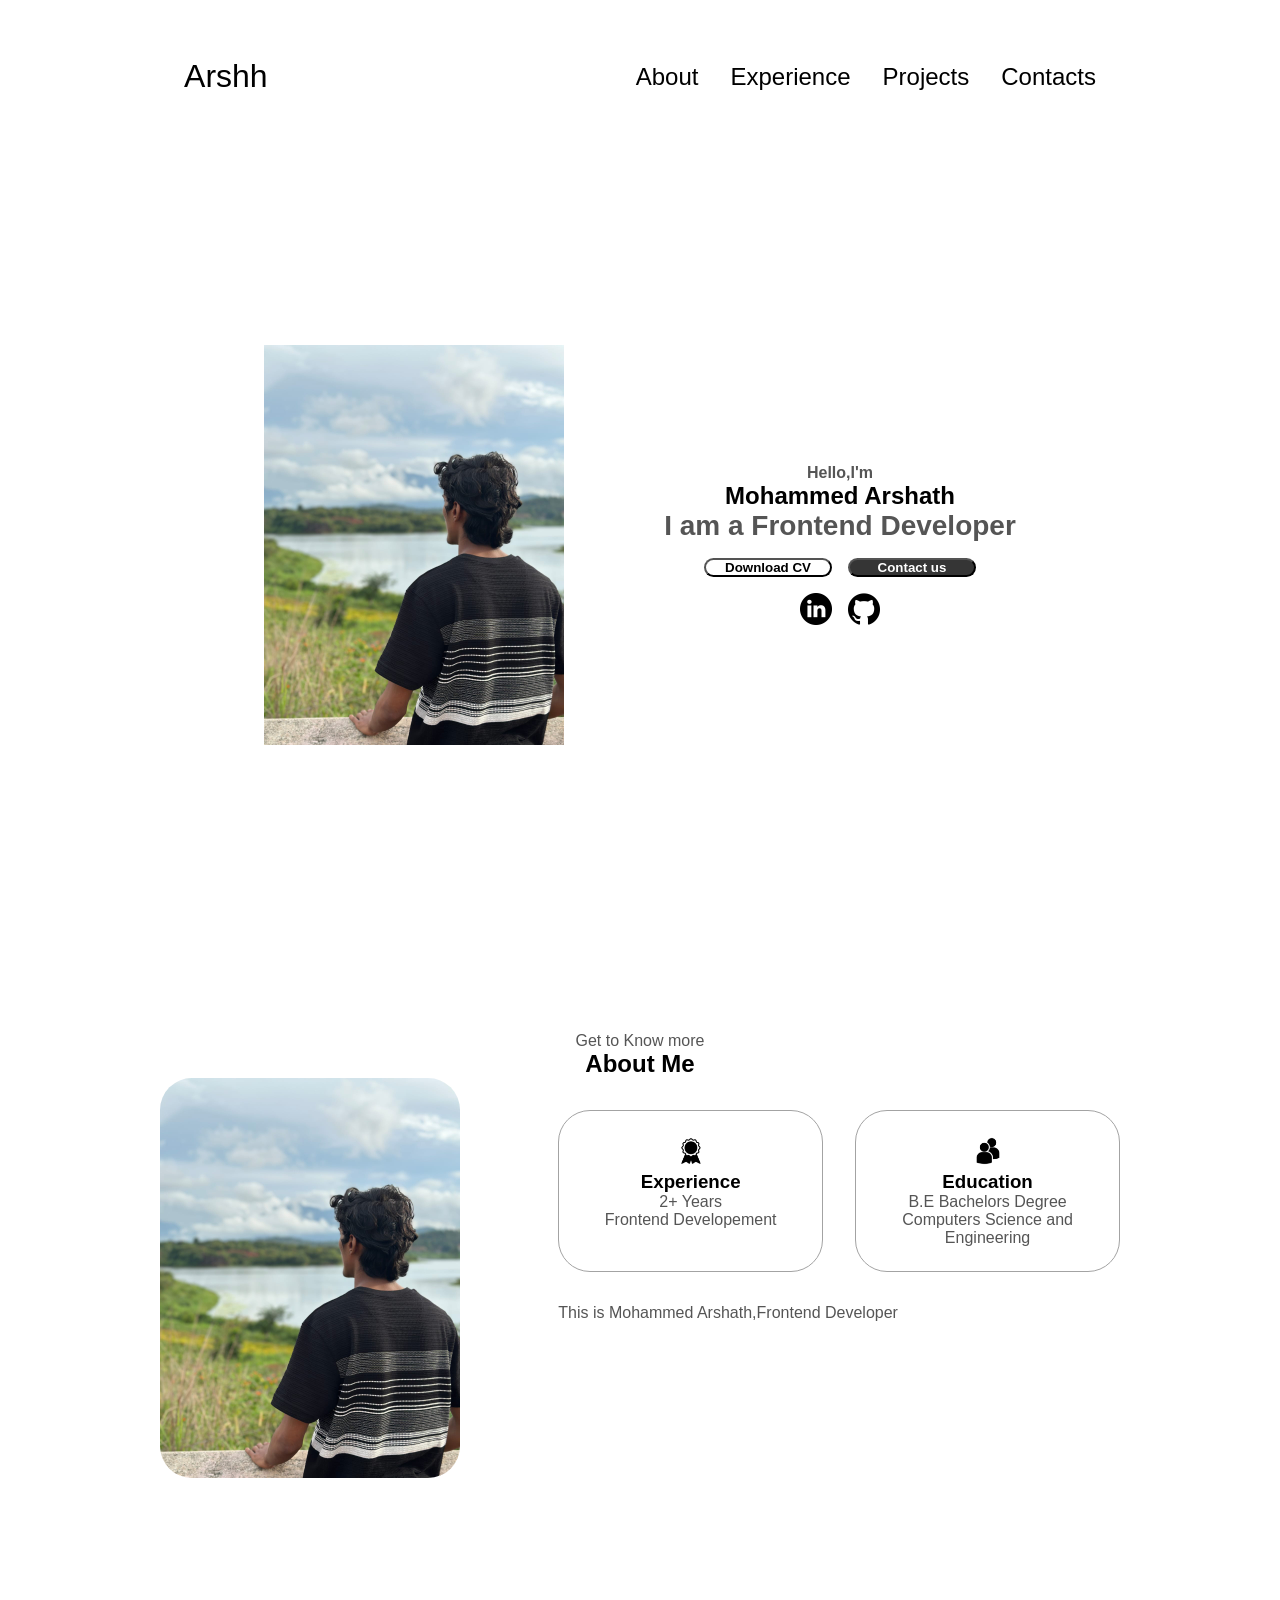
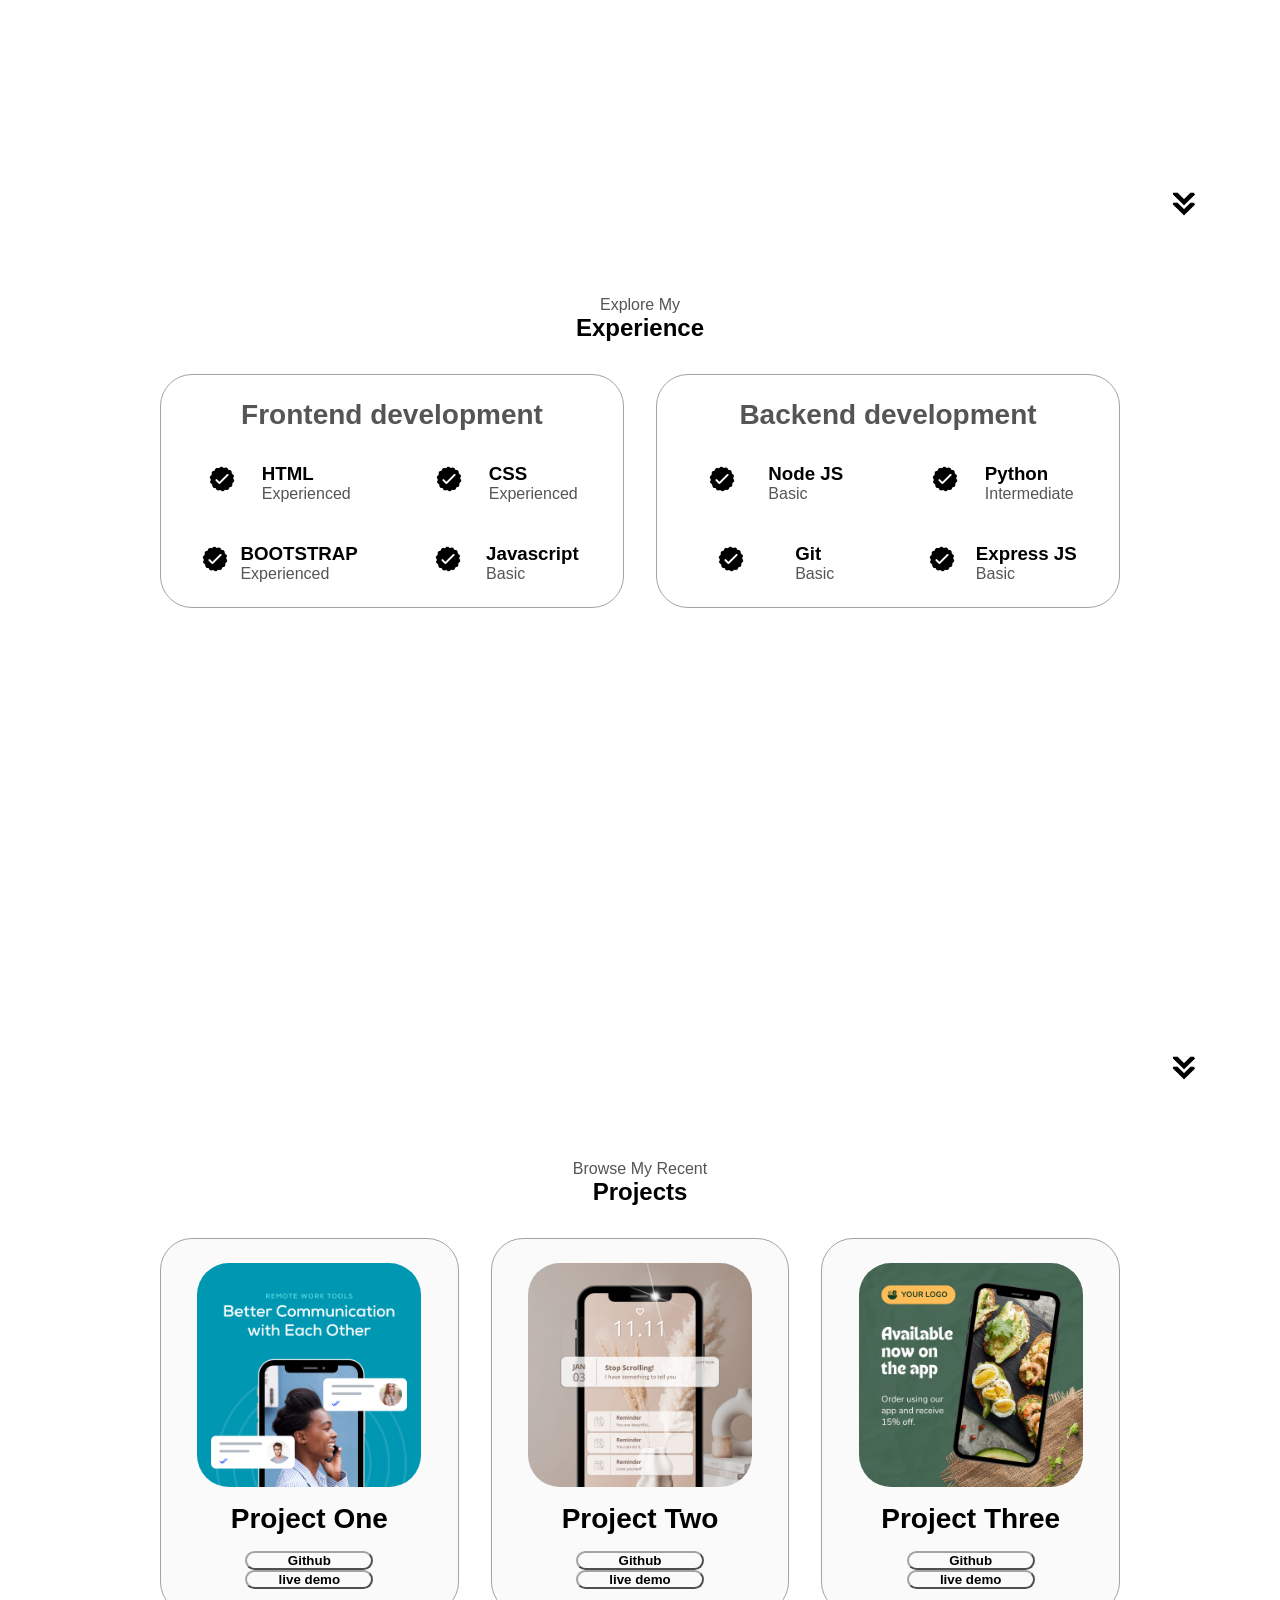
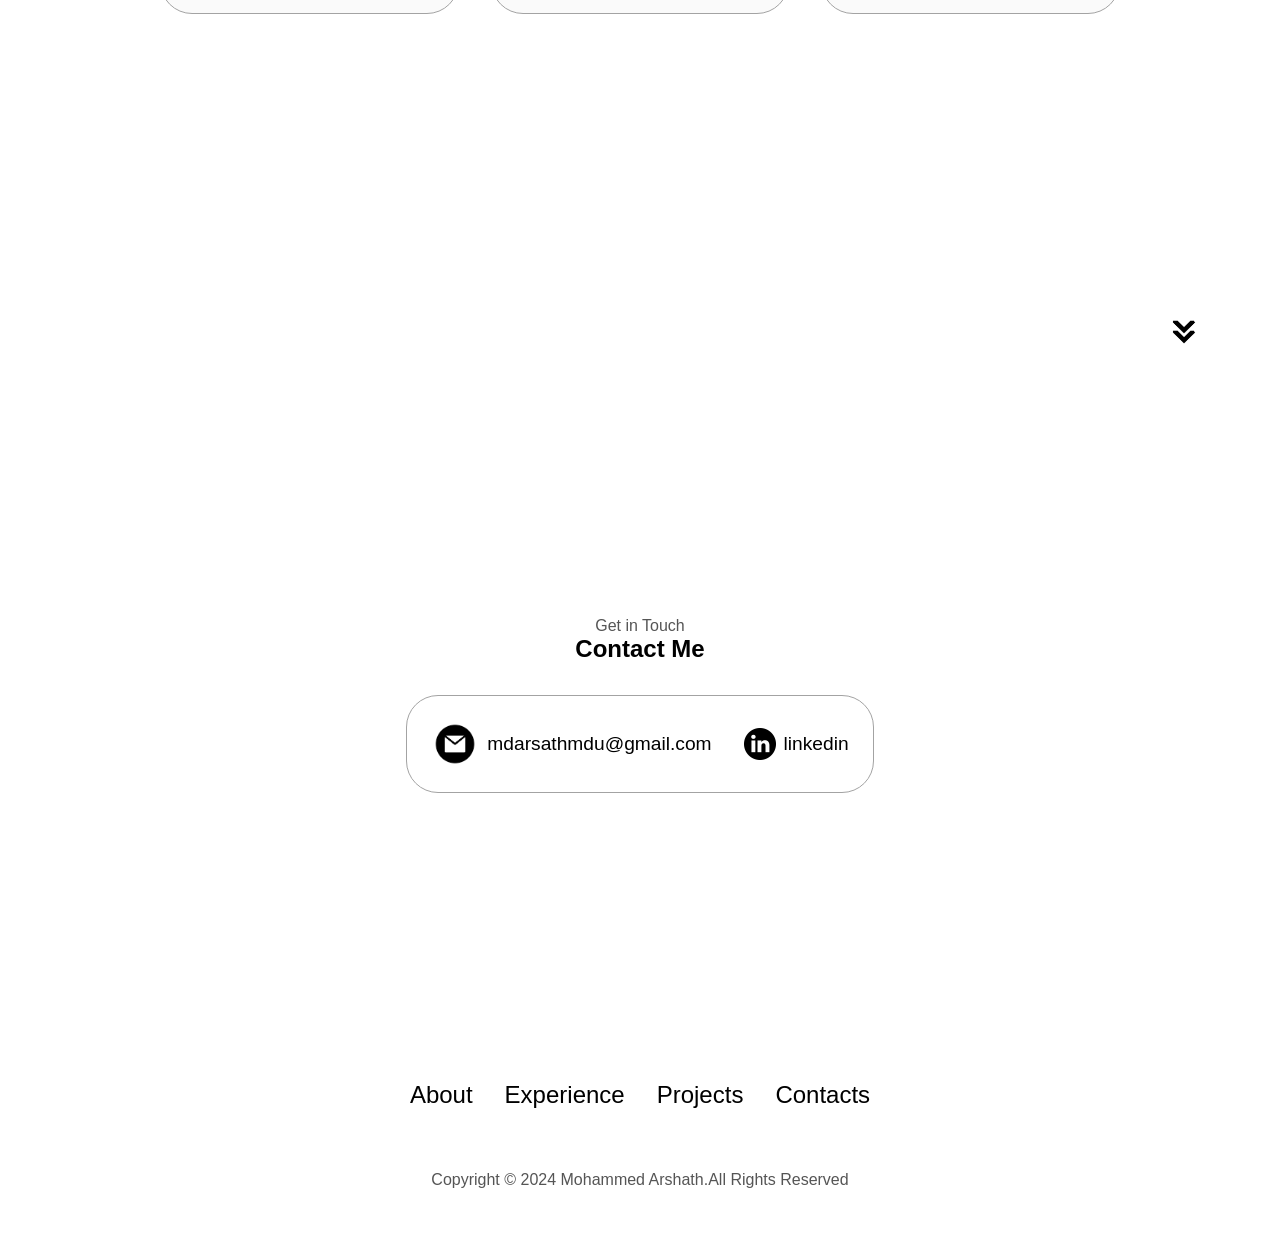
==== commit c6b4fb01: "Update index.html" ====
--- a/index.html
+++ b/index.html
@@ -77,7 +77,7 @@
                     </div>
                 </div>
                 <div class="text-container">
-                    <p>Lorem ipsum dolor sit amet consectetur, adipisicing elit. Magni vitae, fugiat eveniet quia aut obcaecati</p>
+                    <p>This is Mohammed Arshath,Frontend Developer</p>
                 </div>
             </div>
         </div>
@@ -247,4 +247,4 @@
 
 </body>
 
-</html>+</html>
